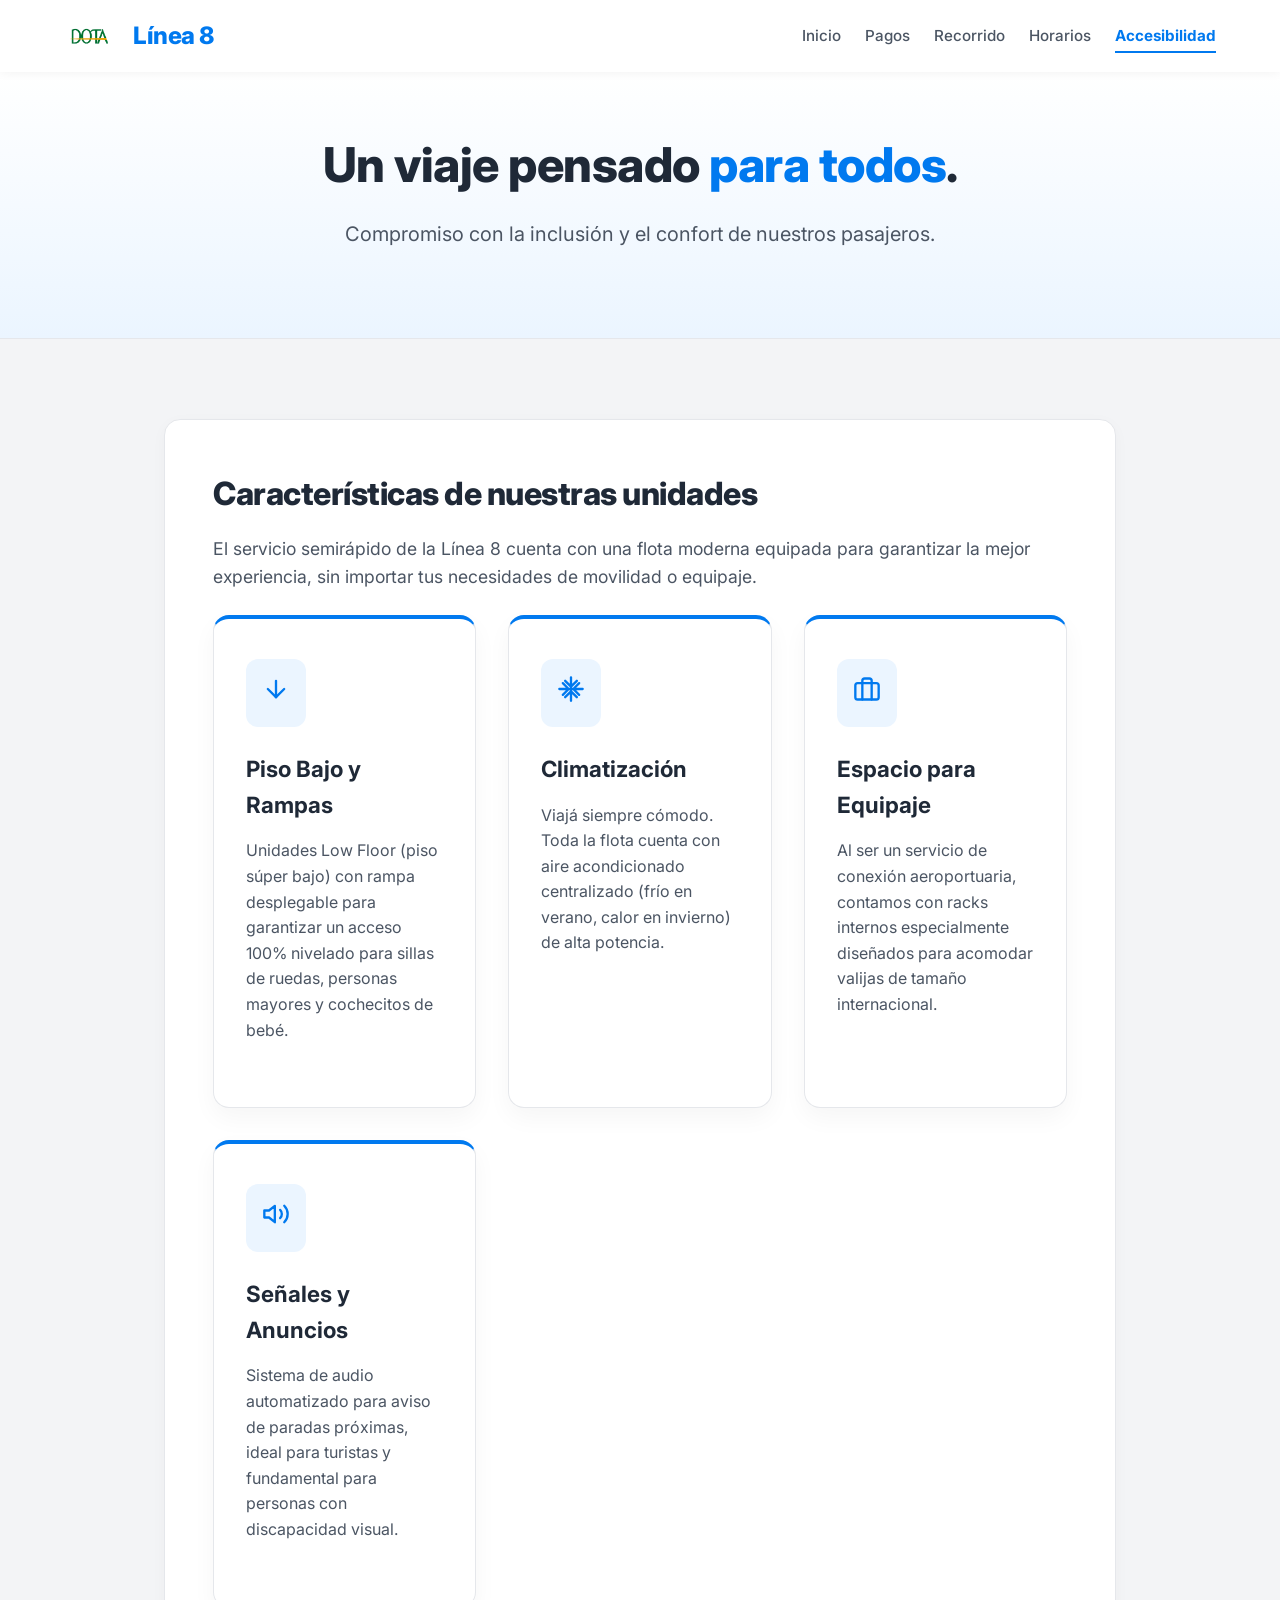
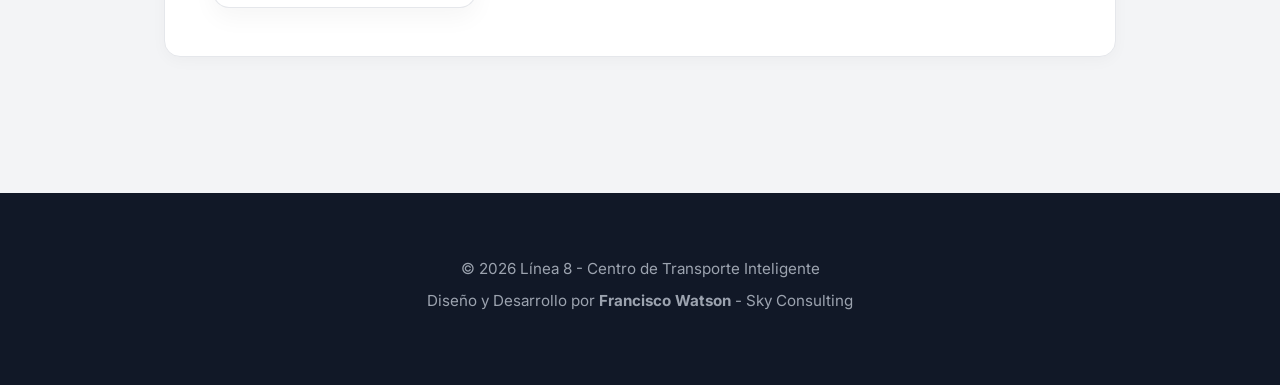
==== accesibilidad.html @ 3b90d9ea "Ajustar estilos" ====
<!DOCTYPE html>
<html lang="es">
<head>
    <meta charset="UTF-8">
    <meta name="viewport" content="width=device-width, initial-scale=1.0">
    <title>Accesibilidad | Línea 8</title>
    <!-- Google Fonts: Inter para un look premium -->
    <link rel="preconnect" href="https://fonts.googleapis.com">
    <link rel="preconnect" href="https://fonts.gstatic.com" crossorigin>
    <link href="https://fonts.googleapis.com/css2?family=Inter:wght@400;500;600;700;800&display=swap" rel="stylesheet">
    <link rel="stylesheet" href="css/style.css">
</head>
<body>
    <header>
        <div class="logo">
            <img src="Dota_logo.png" alt="Logo DOTA" class="dota-logo">
            <h1>Línea 8</h1>
        </div>
        <div class="menu-toggle">
            <span></span>
            <span></span>
            <span></span>
        </div>
        <nav>
            <ul>
                <li><a href="index.html">Inicio</a></li>
                <li><a href="pagos.html">Pagos</a></li>
                <li><a href="recorrido.html">Recorrido</a></li>
                <li><a href="horarios.html">Horarios</a></li>
                <li><a href="accesibilidad.html" class="active">Accesibilidad</a></li>
            </ul>
        </nav>
    </header>

    <div class="hero-wrapper" style="padding-bottom: 4rem;">
        <div class="hero-content">
            <h2>Un viaje pensado <span>para todos</span>.</h2>
            <p>Compromiso con la inclusión y el confort de nuestros pasajeros.</p>
        </div>
    </div>

    <main>
        <section>
            <h2>Características de nuestras unidades</h2>
            <p>El servicio semirápido de la Línea 8 cuenta con una flota moderna equipada para garantizar la mejor experiencia, sin importar tus necesidades de movilidad o equipaje.</p>
            
            <div class="grid-cards">
                <div class="card">
                    <div class="card-icon">
                        <!-- Icono SVG Flecha Abajo / Rampa -->
                        <svg width="28" height="28" viewBox="0 0 24 24" fill="none" stroke="currentColor" stroke-width="2" stroke-linecap="round" stroke-linejoin="round"><line x1="12" y1="5" x2="12" y2="19"></line><polyline points="19 12 12 19 5 12"></polyline></svg>
                    </div>
                    <h3>Piso Bajo y Rampas</h3>
                    <p>Unidades Low Floor (piso súper bajo) con rampa desplegable para garantizar un acceso 100% nivelado para sillas de ruedas, personas mayores y cochecitos de bebé.</p>
                </div>
                
                <div class="card">
                    <div class="card-icon">
                        <!-- Icono SVG Climatización -->
                        <svg width="28" height="28" viewBox="0 0 24 24" fill="none" stroke="currentColor" stroke-width="2" stroke-linecap="round" stroke-linejoin="round"><path d="M12 2v20M17 5l-5 5M7 5l5 5M17 19l-5-5M7 19l5-5M2 12h20M5 7l5 5M5 17l5-5M19 7l-5 5M19 17l-5-5"/></svg>
                    </div>
                    <h3>Climatización</h3>
                    <p>Viajá siempre cómodo. Toda la flota cuenta con aire acondicionado centralizado (frío en verano, calor en invierno) de alta potencia.</p>
                </div>
                
                <div class="card">
                    <div class="card-icon">
                        <!-- Icono SVG Equipaje -->
                        <svg width="28" height="28" viewBox="0 0 24 24" fill="none" stroke="currentColor" stroke-width="2" stroke-linecap="round" stroke-linejoin="round"><rect x="2" y="7" width="20" height="14" rx="2" ry="2"></rect><path d="M16 21V5a2 2 0 0 0-2-2h-4a2 2 0 0 0-2 2v16"></path></svg>
                    </div>
                    <h3>Espacio para Equipaje</h3>
                    <p>Al ser un servicio de conexión aeroportuaria, contamos con racks internos especialmente diseñados para acomodar valijas de tamaño internacional.</p>
                </div>
                
                <div class="card">
                    <div class="card-icon">
                        <!-- Icono SVG Anuncios Sonoros -->
                        <svg width="28" height="28" viewBox="0 0 24 24" fill="none" stroke="currentColor" stroke-width="2" stroke-linecap="round" stroke-linejoin="round"><polygon points="11 5 6 9 2 9 2 15 6 15 11 19 11 5"></polygon><path d="M19.07 4.93a10 10 0 0 1 0 14.14M15.54 8.46a5 5 0 0 1 0 7.07"></path></svg>
                    </div>
                    <h3>Señales y Anuncios</h3>
                    <p>Sistema de audio automatizado para aviso de paradas próximas, ideal para turistas y fundamental para personas con discapacidad visual.</p>
                </div>
            </div>
        </section>
    </main>

    <footer>
        <div class="footer-content">
            <p>&copy; 2026 Línea 8 - Centro de Transporte Inteligente</p>
            <p>Diseño y Desarrollo por <strong>Francisco Watson</strong> - Sky Consulting</p>
        </div>
    </footer>

    <script src="js/script.js"></script>
</body>
</html>
---- css/style.css ----
/* Variables de Color - Línea 8 */
:root {
    --azul-corporativo: rgb(0, 121, 239);
    --azul-oscuro: rgb(0, 75, 160);
    --azul-claro: rgb(235, 245, 255);
    --blanco: #ffffff;
    --gris-texto: #1f2937;
    --gris-secundario: #4b5563;
    --gris-fondo: #f3f4f6;
    --borde: #e5e7eb;
    --fuente-principal: 'Inter', system-ui, -apple-system, sans-serif;
}

/* Reset y Base */
* {
    margin: 0;
    padding: 0;
    box-sizing: border-box;
}

body {
    font-family: var(--fuente-principal);
    line-height: 1.6;
    color: var(--gris-texto);
    background-color: var(--gris-fondo);
    -webkit-font-smoothing: antialiased;
}

/* Header  (Claro) */
header {
    background-color: var(--blanco);
    padding: 1rem 5%;
    position: sticky;
    top: 0;
    z-index: 1000;
    display: flex;
    justify-content: space-between;
    align-items: center;
    box-shadow: 0 1px 10px rgba(0, 0, 0, 0.05);
}

.logo {
    display: flex;
    align-items: center;
    gap: 1rem;
}

.dota-logo {
    height: 40px;
    width: auto;
}

.logo h1 {
    font-size: 1.5rem;
    color: var(--azul-corporativo);
    font-weight: 800;
    letter-spacing: -0.5px;
}

nav ul {
    list-style: none;
    display: flex;
    gap: 1.5rem; 
}

nav ul li a {
    color: var(--gris-secundario);
    text-decoration: none;
    font-size: 0.95rem;
    font-weight: 500;
    transition: all 0.3s ease;
    padding: 0.5rem 0;
    position: relative;
}

nav ul li a::after {
    content: '';
    position: absolute;
    bottom: 0;
    left: 0;
    width: 0%;
    height: 2px;
    background-color: var(--azul-corporativo);
    transition: width 0.3s ease;
}

nav ul li a:hover, nav ul li a.active {
    color: var(--azul-corporativo);
    font-weight: 700;
}

nav ul li a:hover::after, nav ul li a.active::after {
    width: 100%;
}

.menu-toggle {
    display: none;
    flex-direction: column;
    gap: 6px;
    cursor: pointer;
}

.menu-toggle span {
    width: 28px;
    height: 3px;
    background-color: var(--azul-corporativo);
    border-radius: 3px;
}

/* Layout Principal */
main {
    max-width: 1000px;
    margin: 0 auto;
    padding: 2rem 1.5rem;
}

section {
    background: var(--blanco);
    padding: 3rem;
    border-radius: 16px;
    margin-bottom: 2.5rem;
    box-shadow: 0 4px 15px rgba(0,0,0,0.03);
    border: 1px solid var(--borde);
}

h2 {
    font-size: 2rem;
    color: var(--gris-texto);
    margin-bottom: 1rem;
    font-weight: 800;
    letter-spacing: -0.5px;
}

p {
    margin-bottom: 1.5rem;
    font-size: 1.1rem;
    color: var(--gris-secundario);
}

/* Hero Premium (Clean & Light) */
.hero-wrapper {
    background: linear-gradient(180deg, var(--blanco) 0%, var(--azul-claro) 100%);
    padding: 4rem 1.5rem 8rem 1.5rem;
    text-align: center;
    border-bottom: 1px solid var(--borde);
    margin-bottom: 3rem;
}

.hero-content {
    max-width: 800px;
    margin: 0 auto;
}

.hero-wrapper h2 {
    color: var(--gris-texto);
    font-size: 3rem;
    margin-bottom: 1.5rem;
    line-height: 1.2;
}

.hero-wrapper h2 span {
    color: var(--azul-corporativo);
}

.hero-wrapper p {
    color: var(--gris-secundario);
    font-size: 1.25rem;
}

.hero-image-container {
    margin: 2.5rem 0;
    width: 100%;
    display: flex;
    justify-content: center;
}

.hero-bus-image {
    max-width: 100%;
    height: auto;
    border-radius: 12px;
    box-shadow: 0 20px 40px rgba(0, 0, 0, 0.1);
    border: 4px solid var(--blanco);
    transform: translateY(0);
    transition: transform 0.3s ease;
}

.hero-bus-image:hover {
    transform: translateY(-5px);
}

/* Panel de Estado - Flotante */
.status-panel-container {
    max-width: 900px;
    margin: -6rem auto 3rem auto; 
    position: relative;
    z-index: 10;
    padding: 0 1.5rem;
}

.status-panel {
    display: flex;
    justify-content: space-between;
    background: var(--blanco);
    padding: 2rem;
    border-radius: 16px;
    box-shadow: 0 15px 35px rgba(0, 0, 0, 0.08);
    border: 1px solid var(--borde);
}

.status-item {
    display: flex;
    align-items: center;
    gap: 1.2rem;
    text-align: left;
    flex: 1;
    padding: 0 1rem;
    border-right: 1px solid var(--borde);
}

.status-item:last-child {
    border-right: none;
}

.status-indicator {
    display: flex;
    align-items: center;
    justify-content: center;
}

.status-indicator.live {
    width: 14px;
    height: 14px;
    background-color: #10b981; 
    border-radius: 50%;
    box-shadow: 0 0 0 5px rgba(16, 185, 129, 0.2);
    animation: pulse 2s infinite;
}

@keyframes pulse {
    0% { box-shadow: 0 0 0 0 rgba(16, 185, 129, 0.4); }
    70% { box-shadow: 0 0 0 10px rgba(16, 185, 129, 0); }
    100% { box-shadow: 0 0 0 0 rgba(16, 185, 129, 0); }
}

.status-indicator.info {
    color: var(--azul-corporativo);
    background: var(--azul-claro);
    padding: 0.8rem;
    border-radius: 12px;
}

.status-text {
    display: flex;
    flex-direction: column;
}

.status-text strong {
    font-size: 0.85rem;
    text-transform: uppercase;
    color: var(--gris-secundario);
    letter-spacing: 1px;
    margin-bottom: 0.2rem;
}

.status-text span {
    font-size: 1.15rem;
    font-weight: 700;
    color: var(--gris-texto);
}

/* Cards Premium */
.grid-cards {
    display: grid;
    grid-template-columns: repeat(auto-fit, minmax(250px, 1fr));
    gap: 2rem;
}

.card {
    border: none;
    padding: 2.5rem 2rem;
    border-radius: 16px;
    background: var(--blanco);
    box-shadow: 0 10px 25px rgba(0,0,0,0.04);
    border: 1px solid var(--borde);
    border-top: 4px solid var(--azul-corporativo); 
    transition: all 0.3s ease;
    display: flex;
    flex-direction: column;
}

.card:hover {
    transform: translateY(-8px);
    box-shadow: 0 20px 35px rgba(0, 121, 239, 0.1);
}

.card-icon {
    color: var(--azul-corporativo);
    margin-bottom: 1.5rem;
    background: var(--azul-claro);
    width: max-content;
    padding: 1rem;
    border-radius: 12px;
}

.card h3 {
    font-size: 1.4rem;
    margin-bottom: 1rem;
    color: var(--gris-texto);
    font-weight: 700;
}

.card p {
    flex-grow: 1;
    font-size: 1rem;
}

.card a {
    display: inline-flex;
    align-items: center;
    gap: 0.5rem;
    margin-top: 1.5rem;
    padding: 0.8rem 1.5rem;
    background-color: var(--azul-corporativo);
    color: var(--blanco);
    text-decoration: none;
    border-radius: 8px;
    font-weight: 600;
    font-size: 0.95rem;
    transition: background-color 0.3s;
}

.card a:hover {
    background-color: var(--azul-oscuro);
}

/* Elementos UI (Tablas y Alertas) */
.table-container {
    border-radius: 12px;
    overflow: hidden;
    box-shadow: 0 10px 25px rgba(0,0,0,0.04);
    border: 1px solid var(--borde);
}

table {
    width: 100%;
    border-collapse: collapse;
}

th {
    background-color: var(--gris-fondo);
    color: var(--gris-texto);
    font-weight: 700;
    text-align: left;
    padding: 1.5rem;
    font-size: 0.9rem;
    text-transform: uppercase;
    letter-spacing: 0.5px;
    border-bottom: 2px solid var(--borde);
}

td {
    padding: 1.5rem;
    border-bottom: 1px solid var(--borde);
    color: var(--gris-secundario);
    font-weight: 500;
}

tr:last-child td {
    border-bottom: none;
}

.alert {
    background-color: var(--azul-claro);
    border-left: 6px solid var(--azul-corporativo);
    padding: 1.5rem 2rem;
    margin: 2rem 0;
    border-radius: 0 12px 12px 0;
    display: flex;
    align-items: center;
    gap: 1rem;
    color: var(--azul-oscuro);
}

/* Cajas de Itinerario Detallado */
.detailed-route-section {
    margin-top: 4rem;
    padding-top: 3rem;
    border-top: 1px solid var(--borde);
}

.route-box {
    background: var(--blanco);
    border: 1px solid var(--borde);
    border-radius: 12px;
    margin-bottom: 1.5rem;
    overflow: hidden;
    box-shadow: 0 4px 15px rgba(0,0,0,0.02);
}

.route-header {
    display: flex;
    align-items: center;
    gap: 1rem;
    padding: 1.25rem 1.5rem;
    color: var(--blanco);
}

.route-header.ida {
    background-color: var(--azul-corporativo);
}

.route-header.regreso {
    background-color: var(--azul-oscuro);
}

.route-header h3 {
    margin: 0;
    font-size: 1.1rem;
    font-weight: 600;
}

.route-content {
    padding: 1.5rem;
    background: #fafafa;
}

.route-content p {
    font-size: 0.95rem;
    line-height: 1.8;
    color: var(--gris-secundario);
    margin: 0;
}

/* Footer */
footer {
    background-color: #111827;
    color: #fff;
    padding: 4rem 5%;
    text-align: center;
    margin-top: 4rem;
}

.footer-content p {
    color: #9ca3af;
    margin-bottom: 0.5rem;
    font-size: 0.95rem;
}

/* Responsive Ajustado */
@media (max-width: 900px) {
    .status-panel {
        flex-direction: column;
        gap: 1.5rem;
    }
    
    .status-item {
        border-right: none;
        border-bottom: 1px solid var(--borde);
        padding-bottom: 1.5rem;
    }
    
    .status-item:last-child {
        border-bottom: none;
        padding-bottom: 0;
    }
}

@media (max-width: 768px) {
    .menu-toggle {
        display: flex;
    }

    nav ul {
        display: none;
        flex-direction: column;
        position: absolute;
        top: 100%;
        left: 0;
        right: 0;
        background: var(--azul-corporativo);
        padding: 2rem;
        gap: 1.5rem;
        box-shadow: 0 10px 20px rgba(0,0,0,0.1);
    }

    nav ul.active {
        display: flex;
    }
    
    .hero-wrapper h2 {
        font-size: 2.2rem;
    }
}
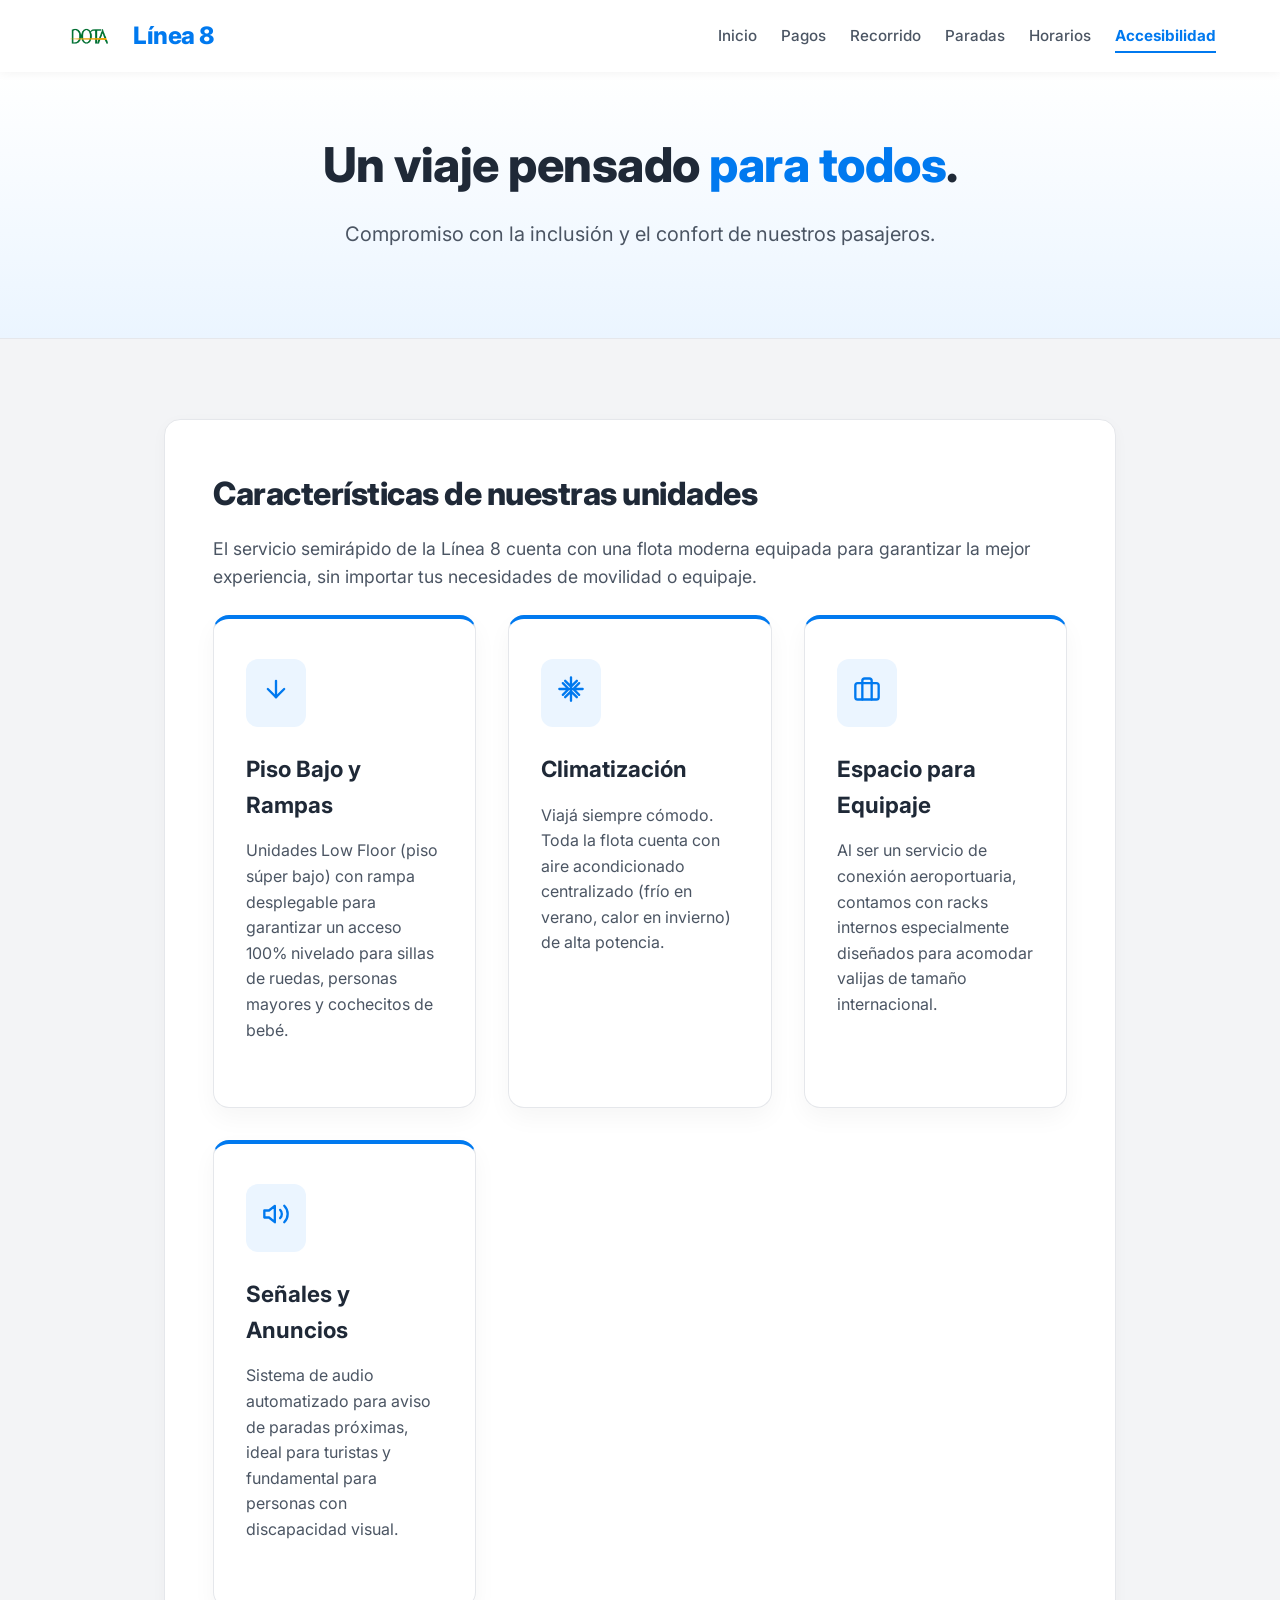
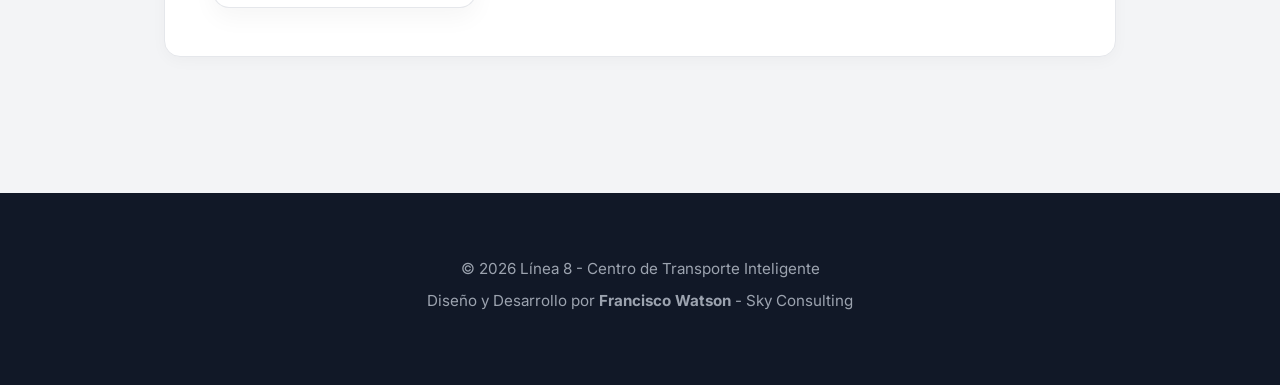
==== commit 42623330: "Agregar fotos de cada destino y ajustes" ====
--- a/accesibilidad.html
+++ b/accesibilidad.html
@@ -13,7 +13,7 @@
 <body>
     <header>
         <div class="logo">
-            <img src="Dota_logo.png" alt="Logo DOTA" class="dota-logo">
+            <img src="img/Dota_logo.png" alt="Logo DOTA" class="dota-logo">
             <h1>Línea 8</h1>
         </div>
         <div class="menu-toggle">
@@ -26,6 +26,7 @@
                 <li><a href="index.html">Inicio</a></li>
                 <li><a href="pagos.html">Pagos</a></li>
                 <li><a href="recorrido.html">Recorrido</a></li>
+                <li><a href="paradas.html">Paradas</a></li>
                 <li><a href="horarios.html">Horarios</a></li>
                 <li><a href="accesibilidad.html" class="active">Accesibilidad</a></li>
             </ul>
--- a/css/style.css
+++ b/css/style.css
@@ -381,6 +381,76 @@
     color: var(--azul-oscuro);
 }
 
+/* Lista de Paradas */
+.stop-list {
+    list-style: none;
+    padding-left: 2.5rem;
+    margin-top: 2rem;
+}
+
+.stop-item {
+    margin-bottom: 2.5rem;
+    position: relative;
+    display: flex;
+    align-items: center;
+    gap: 1.5rem;
+}
+
+.stop-item::before {
+    content: '';
+    position: absolute;
+    left: -2.5rem;
+    top: 0.2rem;
+    width: 16px;
+    height: 16px;
+    background: var(--blanco);
+    border: 4px solid var(--azul-corporativo);
+    border-radius: 50%;
+    box-shadow: 0 0 0 4px rgba(0, 121, 239, 0.1);
+    transform: translateX(-50%);
+}
+
+.stop-item::after {
+    content: '';
+    position: absolute;
+    left: -2.5rem;
+    top: calc(0.2rem + 24px);
+    bottom: -2.5rem;
+    width: 3px;
+    background: var(--azul-corporativo);
+    transform: translateX(-50%);
+}
+
+.stop-item:last-child::after {
+    content: none;
+}
+
+.stop-text {
+    flex: 1;
+}
+
+.stop-item strong {
+    display: block;
+    font-size: 1.2rem;
+    color: var(--gris-texto);
+    margin-bottom: 0.3rem;
+}
+
+.stop-item span {
+    font-size: 1rem;
+    color: var(--gris-secundario);
+}
+
+.stop-image {
+    width: 120px;
+    height: 90px;
+    object-fit: cover;
+    border-radius: 12px;
+    border: 1px solid var(--borde);
+    box-shadow: 0 6px 12px rgba(0,0,0,0.06);
+    margin-left: auto;
+}
+
 /* Cajas de Itinerario Detallado */
 .detailed-route-section {
     margin-top: 4rem;
@@ -468,6 +538,7 @@
 @media (max-width: 768px) {
     .menu-toggle {
         display: flex;
+        margin-left: auto;
     }
 
     nav ul {
@@ -475,16 +546,24 @@
         flex-direction: column;
         position: absolute;
         top: 100%;
-        left: 0;
         right: 0;
-        background: var(--azul-corporativo);
-        padding: 2rem;
-        gap: 1.5rem;
+        left: auto;
+        background: var(--blanco);
+        padding: 1.5rem;
+        gap: 1rem;
         box-shadow: 0 10px 20px rgba(0,0,0,0.1);
+        border: 1px solid var(--borde);
+        border-radius: 12px;
+        align-items: flex-start;
+        min-width: 220px;
     }
 
     nav ul.active {
         display: flex;
+    }
+
+    nav ul li a {
+        color: var(--gris-texto);
     }
     
     .hero-wrapper h2 {
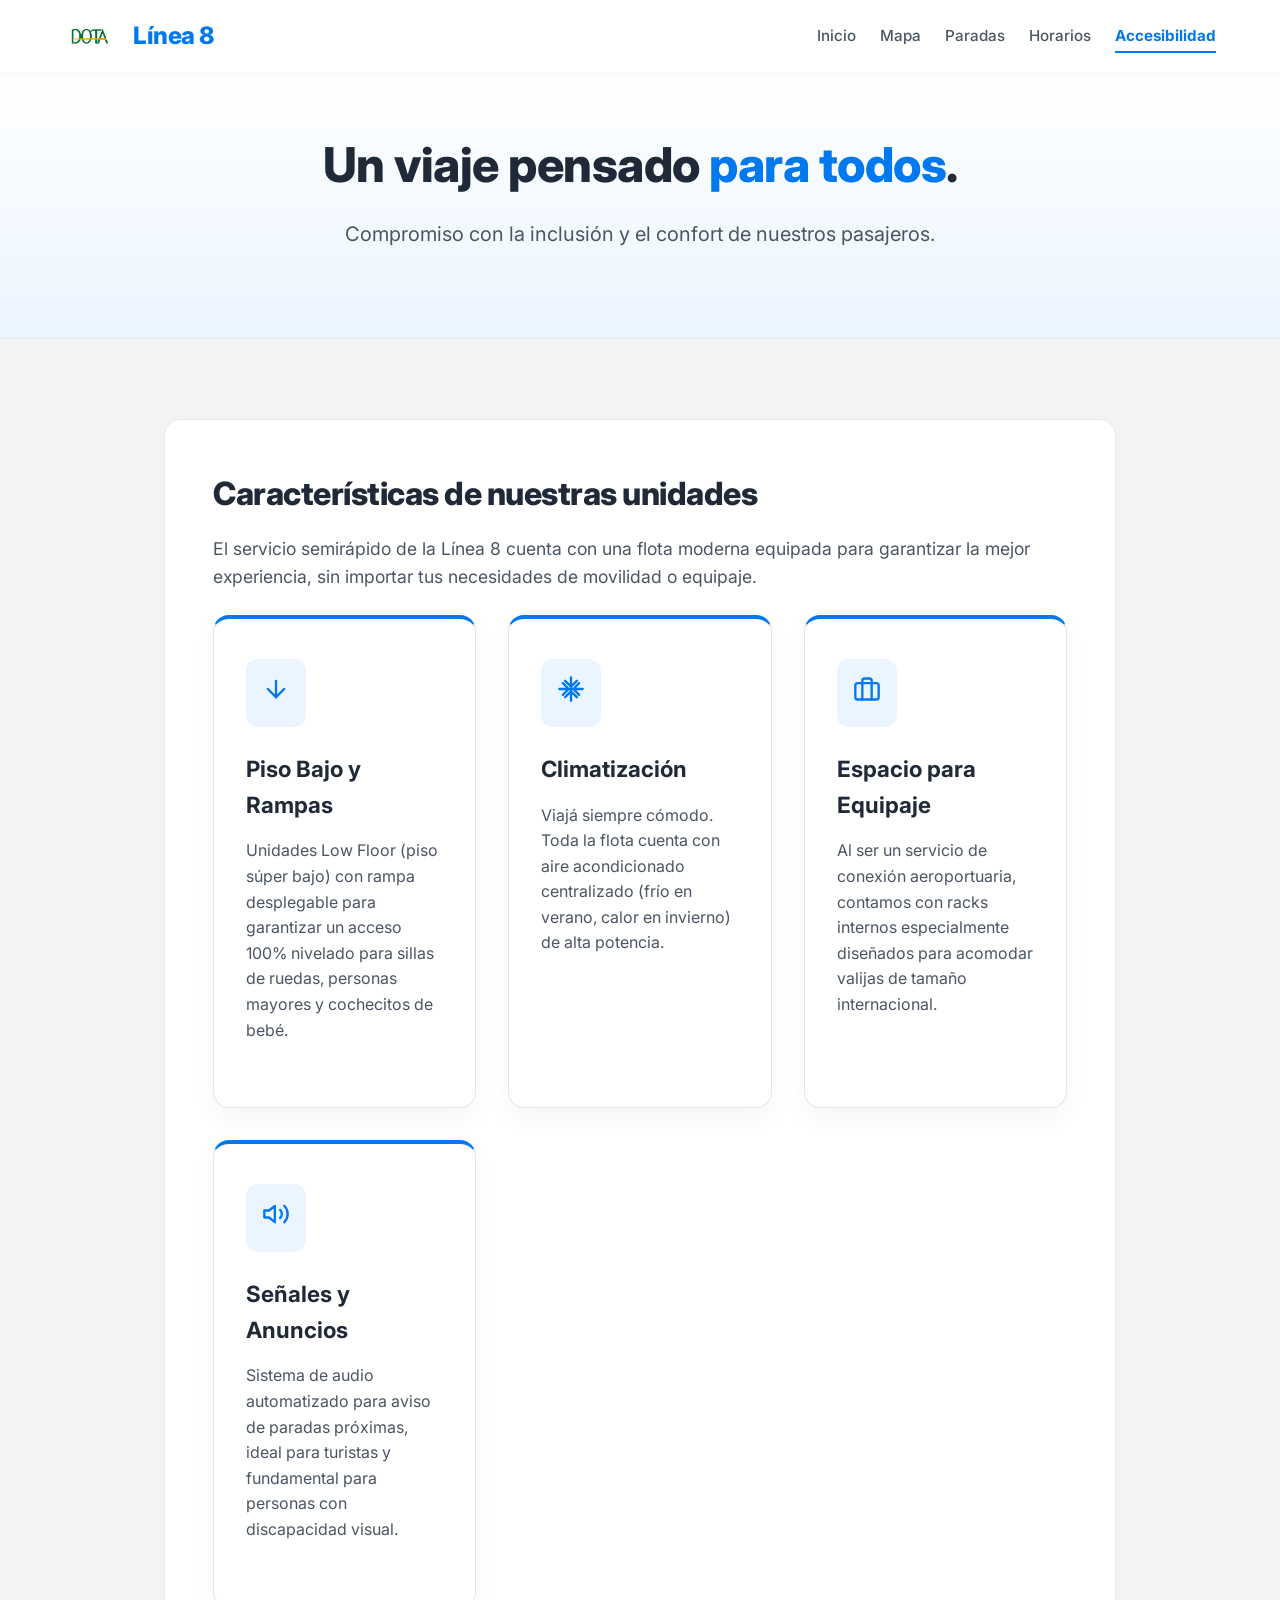
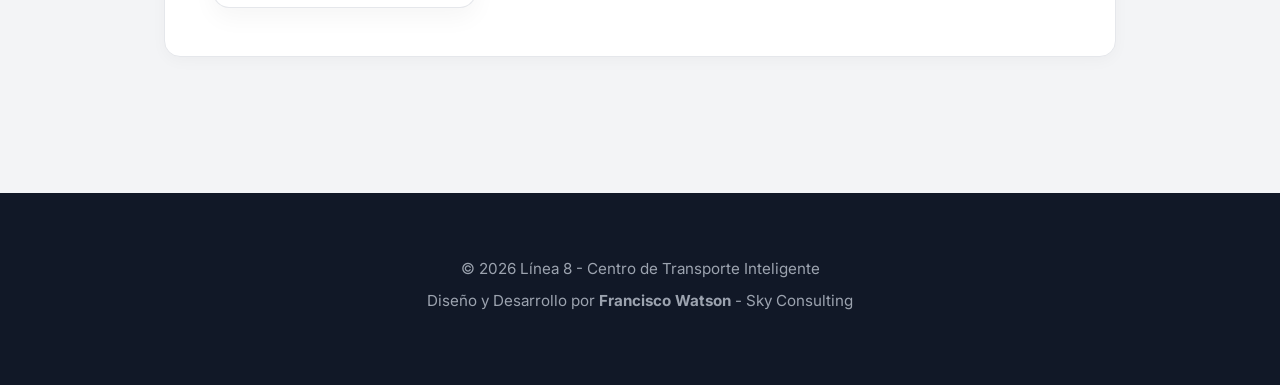
==== commit 2937898d: "Ajustar recorrido" ====
--- a/accesibilidad.html
+++ b/accesibilidad.html
@@ -24,8 +24,7 @@
         <nav>
             <ul>
                 <li><a href="index.html">Inicio</a></li>
-                <li><a href="pagos.html">Pagos</a></li>
-                <li><a href="recorrido.html">Recorrido</a></li>
+                <li><a href="mapa.html">Mapa</a></li>
                 <li><a href="paradas.html">Paradas</a></li>
                 <li><a href="horarios.html">Horarios</a></li>
                 <li><a href="accesibilidad.html" class="active">Accesibilidad</a></li>
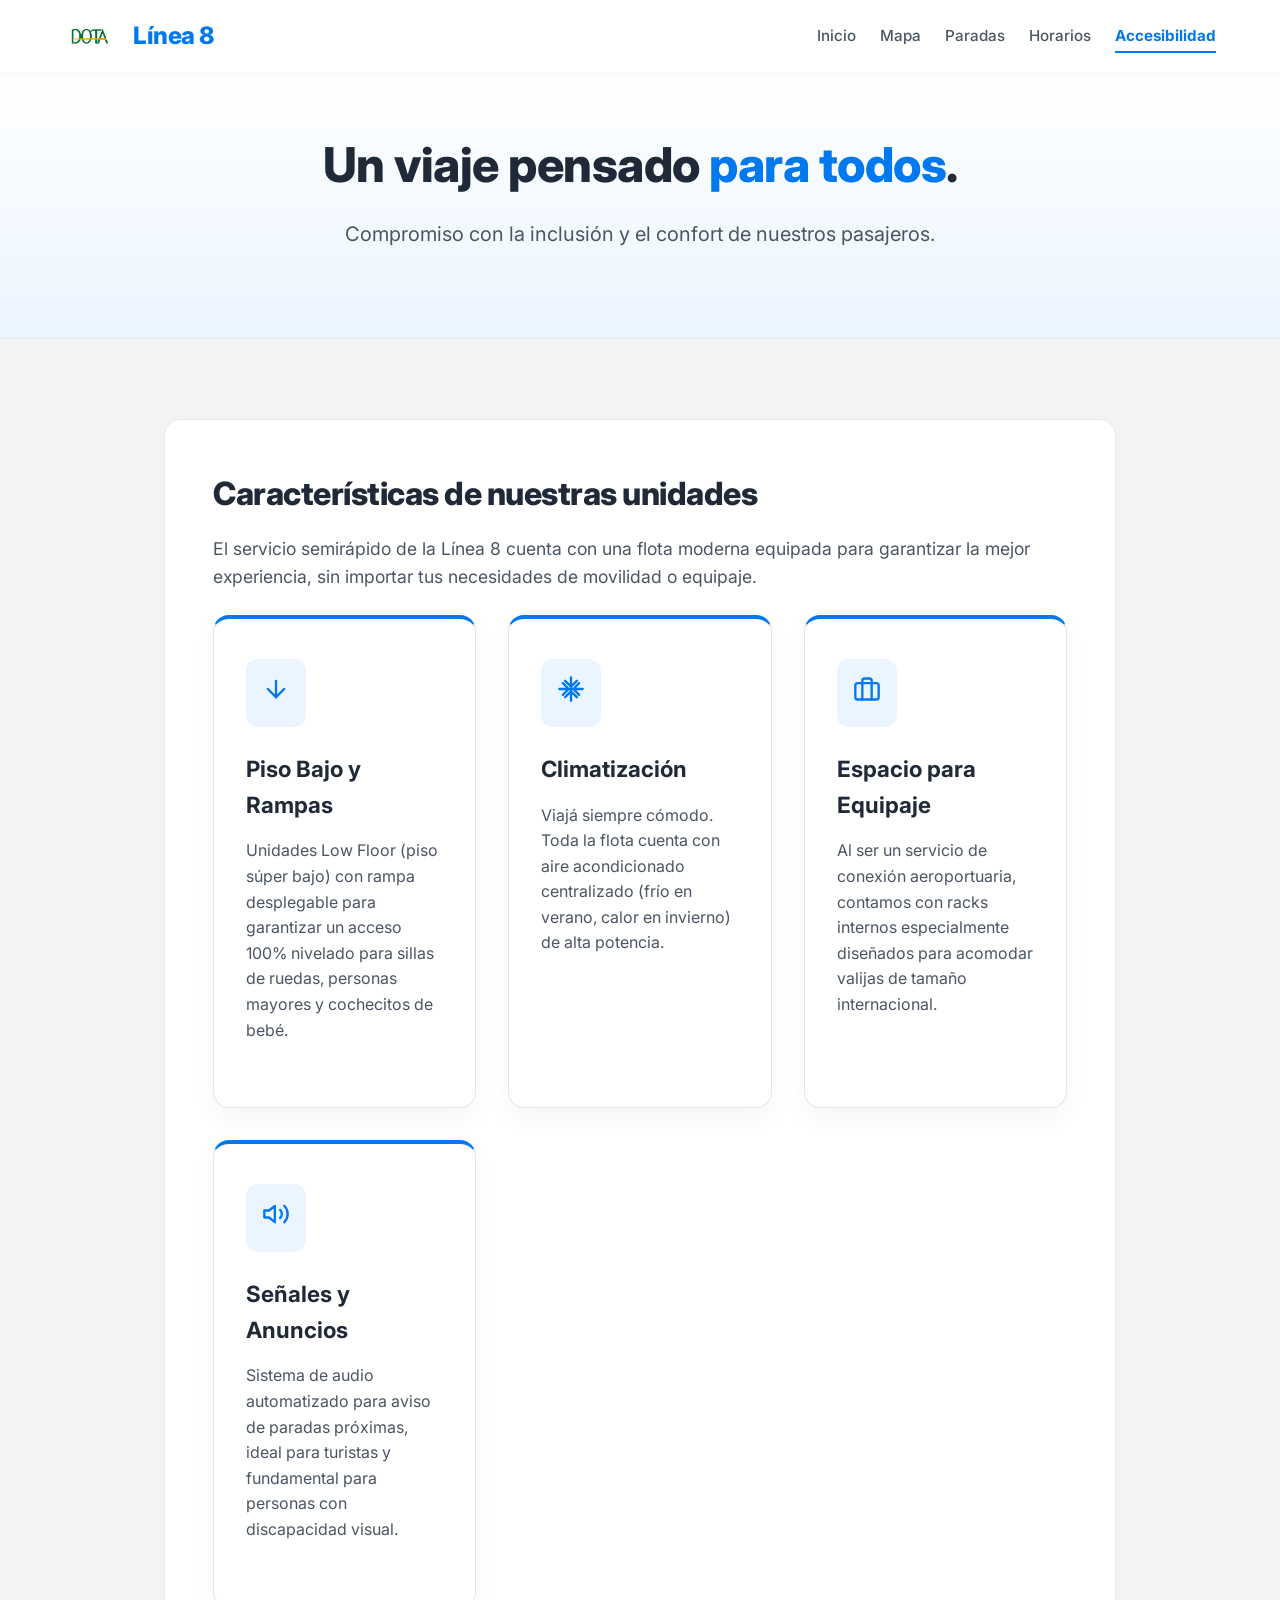
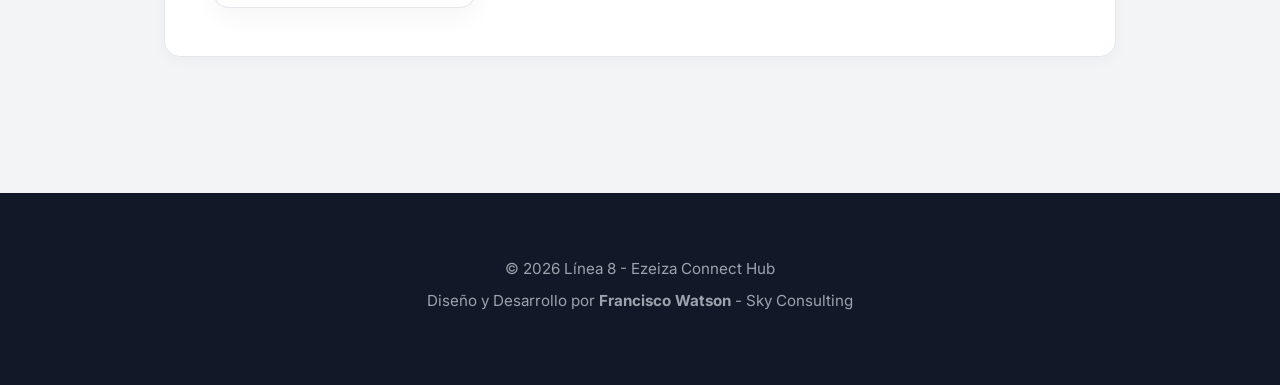
==== commit c161f396: "Ajustar footer" ====
--- a/accesibilidad.html
+++ b/accesibilidad.html
@@ -86,7 +86,7 @@
 
     <footer>
         <div class="footer-content">
-            <p>&copy; 2026 Línea 8 - Centro de Transporte Inteligente</p>
+            <p>&copy; 2026 Línea 8 - Ezeiza Connect Hub</p>
             <p>Diseño y Desarrollo por <strong>Francisco Watson</strong> - Sky Consulting</p>
         </div>
     </footer>
--- a/css/style.css
+++ b/css/style.css
@@ -331,6 +331,19 @@
 
 .card a:hover {
     background-color: var(--azul-oscuro);
+}
+
+#accesos-rapidos .card a {
+    margin-top: 0;
+    padding: 0;
+    background: none;
+    color: var(--azul-corporativo);
+    font-size: 1.05rem;
+}
+
+#accesos-rapidos .card a:hover {
+    background: none;
+    color: var(--azul-oscuro);
 }
 
 /* Elementos UI (Tablas y Alertas) */
@@ -499,6 +512,51 @@
     line-height: 1.8;
     color: var(--gris-secundario);
     margin: 0;
+}
+
+.route-list {
+    list-style: none;
+    margin: 0;
+    padding: 0;
+    display: grid;
+    gap: 1rem;
+    counter-reset: route-step;
+}
+
+.route-list li {
+    display: grid;
+    grid-template-columns: 28px 1fr;
+    gap: 0.9rem;
+    align-items: start;
+}
+
+.route-list li::before {
+    counter-increment: route-step;
+    content: counter(route-step);
+    width: 28px;
+    height: 28px;
+    border-radius: 50%;
+    background: var(--azul-claro);
+    color: var(--azul-corporativo);
+    font-weight: 700;
+    font-size: 0.9rem;
+    display: inline-flex;
+    align-items: center;
+    justify-content: center;
+    margin-top: 0.1rem;
+}
+
+.route-list strong {
+    display: block;
+    font-size: 1rem;
+    color: var(--gris-texto);
+    margin-bottom: 0.2rem;
+}
+
+.route-list span {
+    font-size: 0.95rem;
+    color: var(--gris-secundario);
+    line-height: 1.7;
 }
 
 /* Footer */
